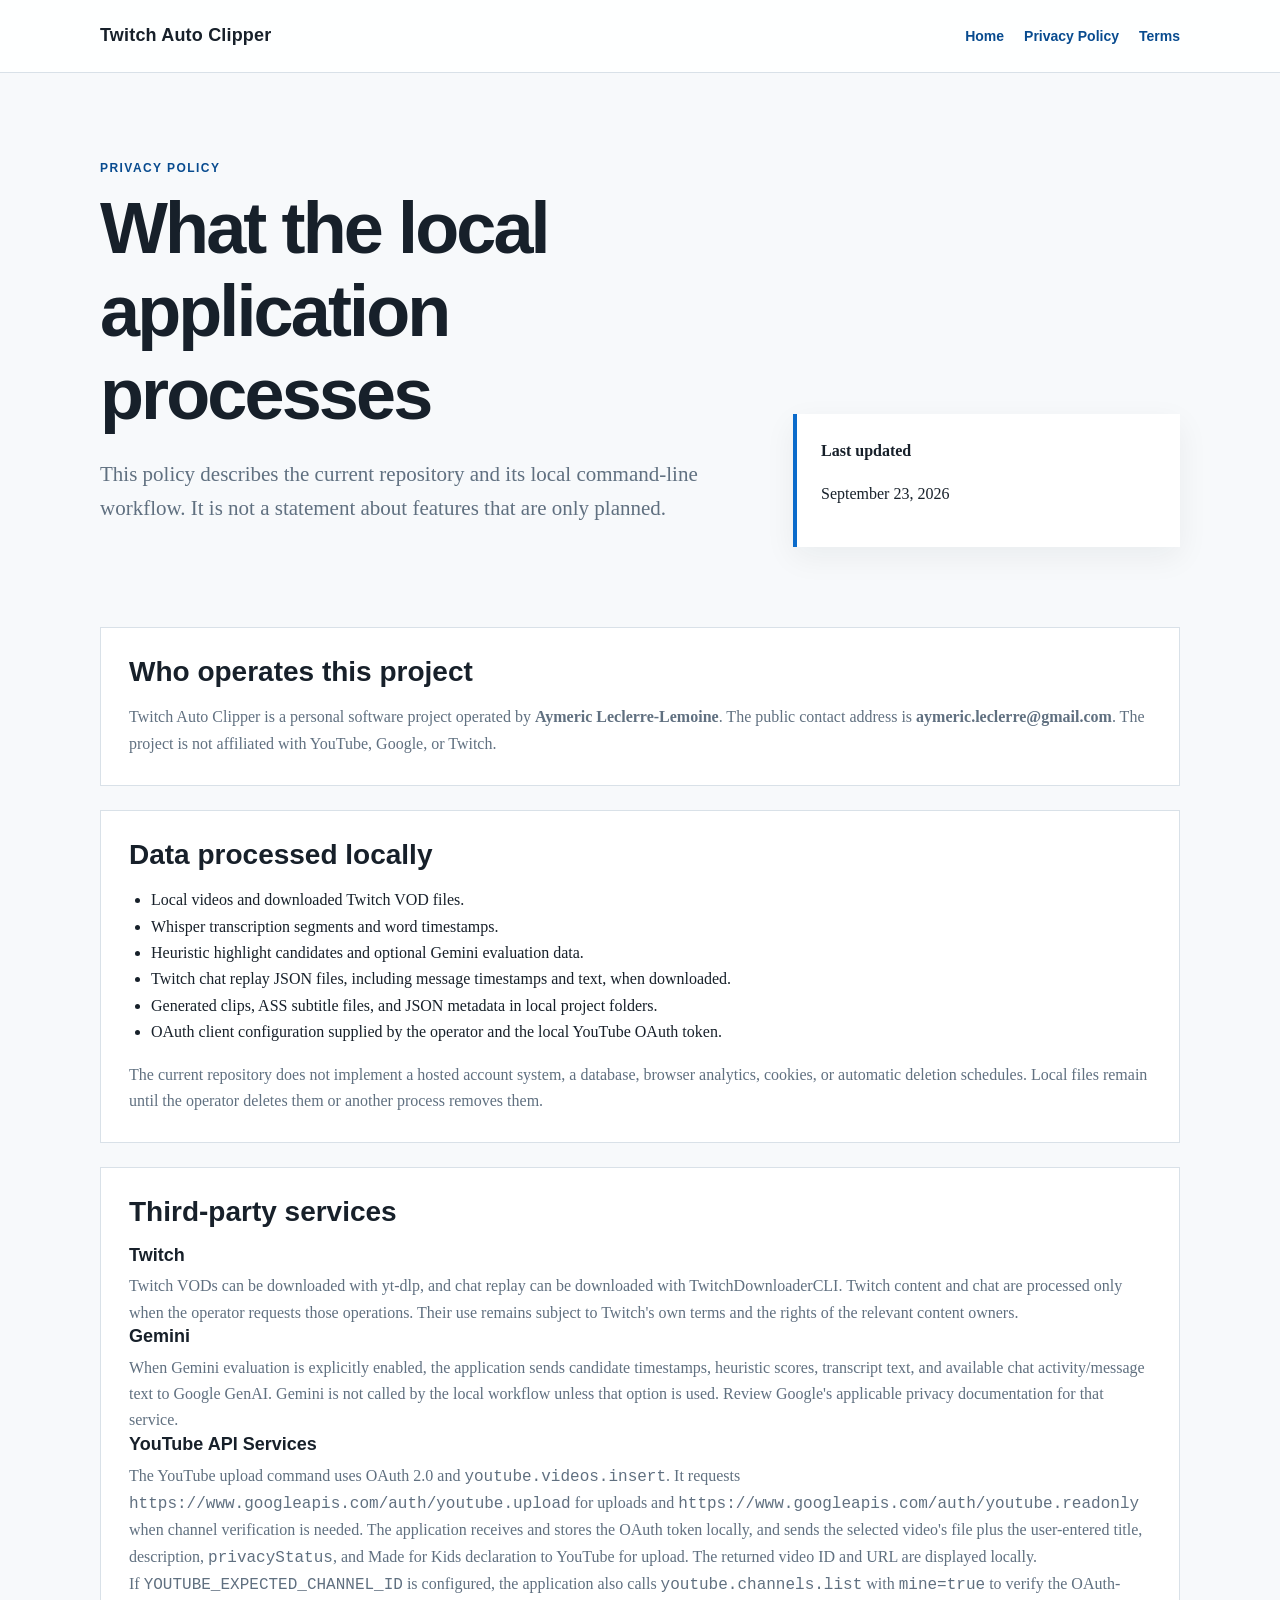
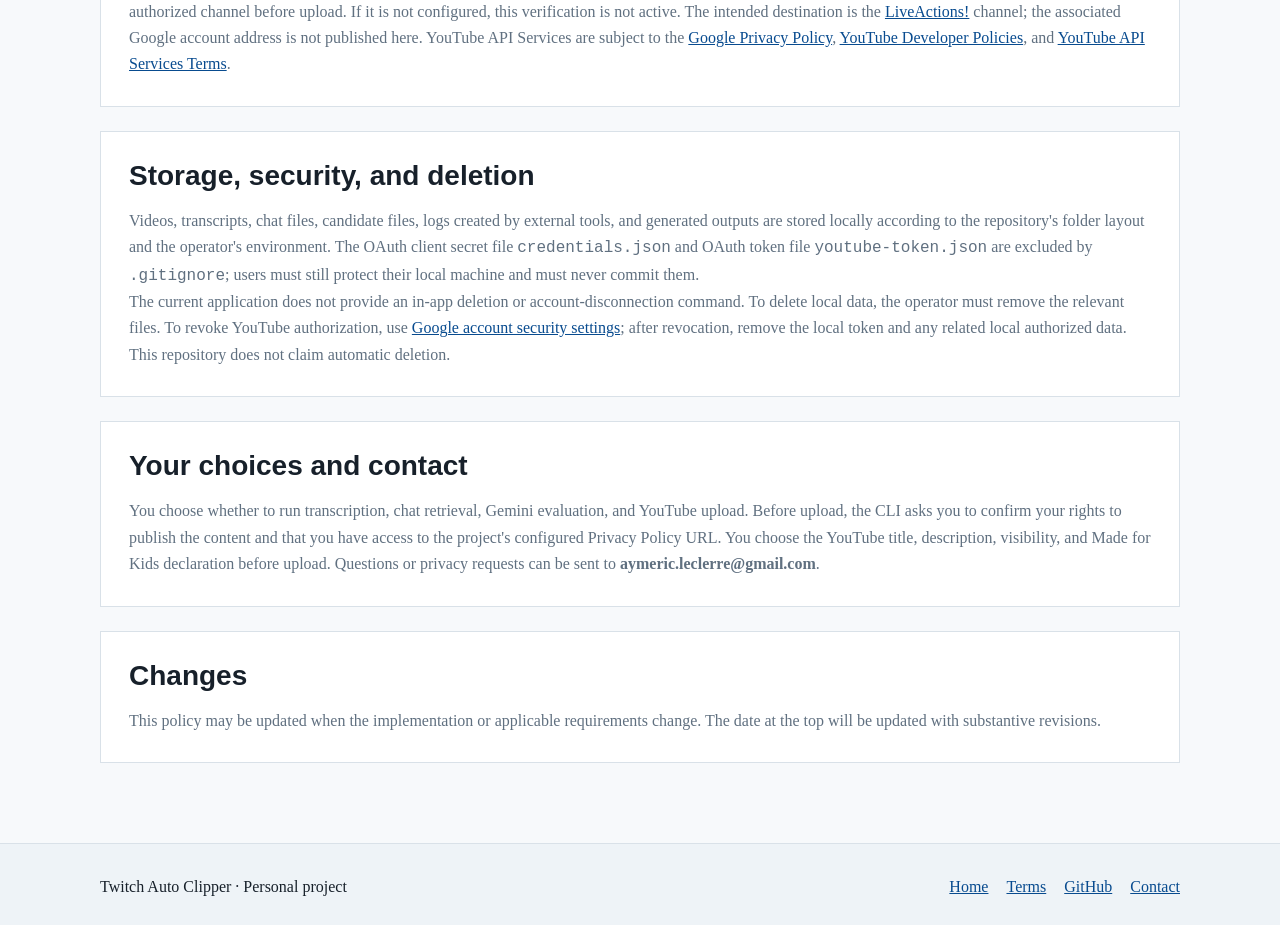
==== docs/privacy.html @ 8efa1f90 "version1" ====
<!doctype html>
<html lang="en">
<head>
  <meta charset="utf-8">
  <meta name="viewport" content="width=device-width, initial-scale=1">
  <title>Privacy Policy | Twitch Auto Clipper</title>
  <meta name="description" content="Privacy Policy for Twitch Auto Clipper.">
  <link rel="stylesheet" href="style.css">
</head>
<body>
<header class="site-header"><nav class="nav" aria-label="Main navigation"><a class="brand" href="index.html">Twitch Auto Clipper</a><div class="nav-links"><a href="index.html">Home</a><a href="privacy.html">Privacy Policy</a><a href="terms.html">Terms</a></div></nav></header>
<main class="container">
  <section class="hero"><div><div class="eyebrow">Privacy Policy</div><h1>What the local application processes</h1><p class="lede">This policy describes the current repository and its local command-line workflow. It is not a statement about features that are only planned.</p></div><aside class="notice"><strong>Last updated</strong><p>September 23, 2026</p></aside></section>
  <section class="section"><h2>Who operates this project</h2><p>Twitch Auto Clipper is a personal software project operated by <strong>Aymeric Leclerre-Lemoine</strong>. The public contact address is <strong>aymeric.leclerre@gmail.com</strong>. The project is not affiliated with YouTube, Google, or Twitch.</p></section>
  <section class="section"><h2>Data processed locally</h2><ul><li>Local videos and downloaded Twitch VOD files.</li><li>Whisper transcription segments and word timestamps.</li><li>Heuristic highlight candidates and optional Gemini evaluation data.</li><li>Twitch chat replay JSON files, including message timestamps and text, when downloaded.</li><li>Generated clips, ASS subtitle files, and JSON metadata in local project folders.</li><li>OAuth client configuration supplied by the operator and the local YouTube OAuth token.</li></ul><p>The current repository does not implement a hosted account system, a database, browser analytics, cookies, or automatic deletion schedules. Local files remain until the operator deletes them or another process removes them.</p></section>
  <section class="section"><h2>Third-party services</h2><h3>Twitch</h3><p>Twitch VODs can be downloaded with yt-dlp, and chat replay can be downloaded with TwitchDownloaderCLI. Twitch content and chat are processed only when the operator requests those operations. Their use remains subject to Twitch's own terms and the rights of the relevant content owners.</p><h3>Gemini</h3><p>When Gemini evaluation is explicitly enabled, the application sends candidate timestamps, heuristic scores, transcript text, and available chat activity/message text to Google GenAI. Gemini is not called by the local workflow unless that option is used. Review Google's applicable privacy documentation for that service.</p><h3>YouTube API Services</h3><p>The YouTube upload command uses OAuth 2.0 and <code>youtube.videos.insert</code>. It requests <code>https://www.googleapis.com/auth/youtube.upload</code> for uploads and <code>https://www.googleapis.com/auth/youtube.readonly</code> when channel verification is needed. The application receives and stores the OAuth token locally, and sends the selected video's file plus the user-entered title, description, <code>privacyStatus</code>, and Made for Kids declaration to YouTube for upload. The returned video ID and URL are displayed locally.</p><p>If <code>YOUTUBE_EXPECTED_CHANNEL_ID</code> is configured, the application also calls <code>youtube.channels.list</code> with <code>mine=true</code> to verify the OAuth-authorized channel before upload. If it is not configured, this verification is not active. The intended destination is the <a href="https://www.youtube.com/@LiveActionss">LiveActions!</a> channel; the associated Google account address is not published here. YouTube API Services are subject to the <a href="https://policies.google.com/privacy">Google Privacy Policy</a>, <a href="https://developers.google.com/youtube/terms/developer-policies">YouTube Developer Policies</a>, and <a href="https://developers.google.com/youtube/terms/api-services-terms-of-service">YouTube API Services Terms</a>.</p></section>
  <section class="section"><h2>Storage, security, and deletion</h2><p>Videos, transcripts, chat files, candidate files, logs created by external tools, and generated outputs are stored locally according to the repository's folder layout and the operator's environment. The OAuth client secret file <code>credentials.json</code> and OAuth token file <code>youtube-token.json</code> are excluded by <code>.gitignore</code>; users must still protect their local machine and must never commit them.</p><p>The current application does not provide an in-app deletion or account-disconnection command. To delete local data, the operator must remove the relevant files. To revoke YouTube authorization, use <a href="https://security.google.com/settings/security/permissions">Google account security settings</a>; after revocation, remove the local token and any related local authorized data. This repository does not claim automatic deletion.</p></section>
  <section class="section"><h2>Your choices and contact</h2><p>You choose whether to run transcription, chat retrieval, Gemini evaluation, and YouTube upload. Before upload, the CLI asks you to confirm your rights to publish the content and that you have access to the project's configured Privacy Policy URL. You choose the YouTube title, description, visibility, and Made for Kids declaration before upload. Questions or privacy requests can be sent to <strong>aymeric.leclerre@gmail.com</strong>.</p></section>
  <section class="section"><h2>Changes</h2><p>This policy may be updated when the implementation or applicable requirements change. The date at the top will be updated with substantive revisions.</p></section>
</main>
<footer class="site-footer"><div class="footer-inner"><span>Twitch Auto Clipper · Personal project</span><div class="footer-links"><a href="index.html">Home</a><a href="terms.html">Terms</a><a href="https://github.com/Aymeric05/automatiseur">GitHub</a><a href="mailto:aymeric.leclerre@gmail.com">Contact</a></div></div></footer>
</body>
</html>
---- docs/style.css ----
:root {
  --ink: #17202a;
  --muted: #607080;
  --line: #d9e1e8;
  --paper: #f7f9fb;
  --card: #ffffff;
  --accent: #0b6bcb;
  --accent-dark: #084b8f;
  --max: 1080px;
}

* { box-sizing: border-box; }
html { scroll-behavior: smooth; }
body {
  margin: 0;
  color: var(--ink);
  background: var(--paper);
  font: 16px/1.65 Georgia, "Times New Roman", serif;
}

a { color: var(--accent-dark); }
a:hover { color: var(--accent); }
.site-header {
  border-bottom: 1px solid var(--line);
  background: rgba(255,255,255,.94);
}
.nav,
.container,
.footer-inner {
  width: min(var(--max), calc(100% - 40px));
  margin: 0 auto;
}
.nav {
  display: flex;
  align-items: center;
  justify-content: space-between;
  gap: 24px;
  min-height: 72px;
}
.brand {
  color: var(--ink);
  font: 700 18px/1.2 Arial, sans-serif;
  text-decoration: none;
  letter-spacing: .01em;
}
.nav-links { display: flex; gap: 20px; flex-wrap: wrap; }
.nav-links a { font: 600 14px/1.2 Arial, sans-serif; text-decoration: none; }
main { padding: 64px 0 80px; }
.hero {
  display: grid;
  grid-template-columns: 1.25fr .75fr;
  gap: 48px;
  align-items: end;
  padding: 24px 0 56px;
}
.eyebrow {
  color: var(--accent-dark);
  font: 700 12px/1.2 Arial, sans-serif;
  letter-spacing: .12em;
  text-transform: uppercase;
}
h1, h2, h3 { font-family: Arial, sans-serif; line-height: 1.15; }
h1 { max-width: 760px; margin: 12px 0 20px; font-size: clamp(38px, 6vw, 72px); letter-spacing: -.04em; }
h2 { margin: 0 0 16px; font-size: 28px; }
h3 { margin: 0 0 8px; font-size: 18px; }
.lede { max-width: 680px; color: var(--muted); font-size: 21px; }
.notice {
  padding: 24px;
  border-left: 4px solid var(--accent);
  background: var(--card);
  box-shadow: 0 10px 30px rgba(23,32,42,.06);
}
.grid { display: grid; grid-template-columns: repeat(3, 1fr); gap: 18px; }
.card, .section {
  padding: 28px;
  border: 1px solid var(--line);
  background: var(--card);
}
.section { margin-top: 24px; }
.card p, .section p { margin: 0; color: var(--muted); }
.pipeline { margin: 28px 0 0; padding: 0; list-style: none; counter-reset: step; }
.pipeline li { counter-increment: step; display: grid; grid-template-columns: 42px 1fr; gap: 14px; padding: 16px 0; border-top: 1px solid var(--line); }
.pipeline li::before { content: counter(step, decimal-leading-zero); color: var(--accent); font: 700 13px/1 Arial, sans-serif; }
code, pre { font-family: Consolas, monospace; }
pre { overflow-x: auto; padding: 18px; background: #17202a; color: #eef4f8; }
ul { padding-left: 22px; }
.small { color: var(--muted); font-size: 14px; }
.site-footer { padding: 30px 0; border-top: 1px solid var(--line); background: #eef3f7; }
.footer-inner { display: flex; justify-content: space-between; gap: 20px; flex-wrap: wrap; }
.footer-links { display: flex; gap: 18px; flex-wrap: wrap; }
@media (max-width: 760px) {
  .nav { align-items: flex-start; flex-direction: column; justify-content: center; padding: 18px 0; }
  .hero { grid-template-columns: 1fr; gap: 24px; }
  .grid { grid-template-columns: 1fr; }
  main { padding-top: 36px; }
  .container, .nav, .footer-inner { width: min(var(--max), calc(100% - 28px)); }
}
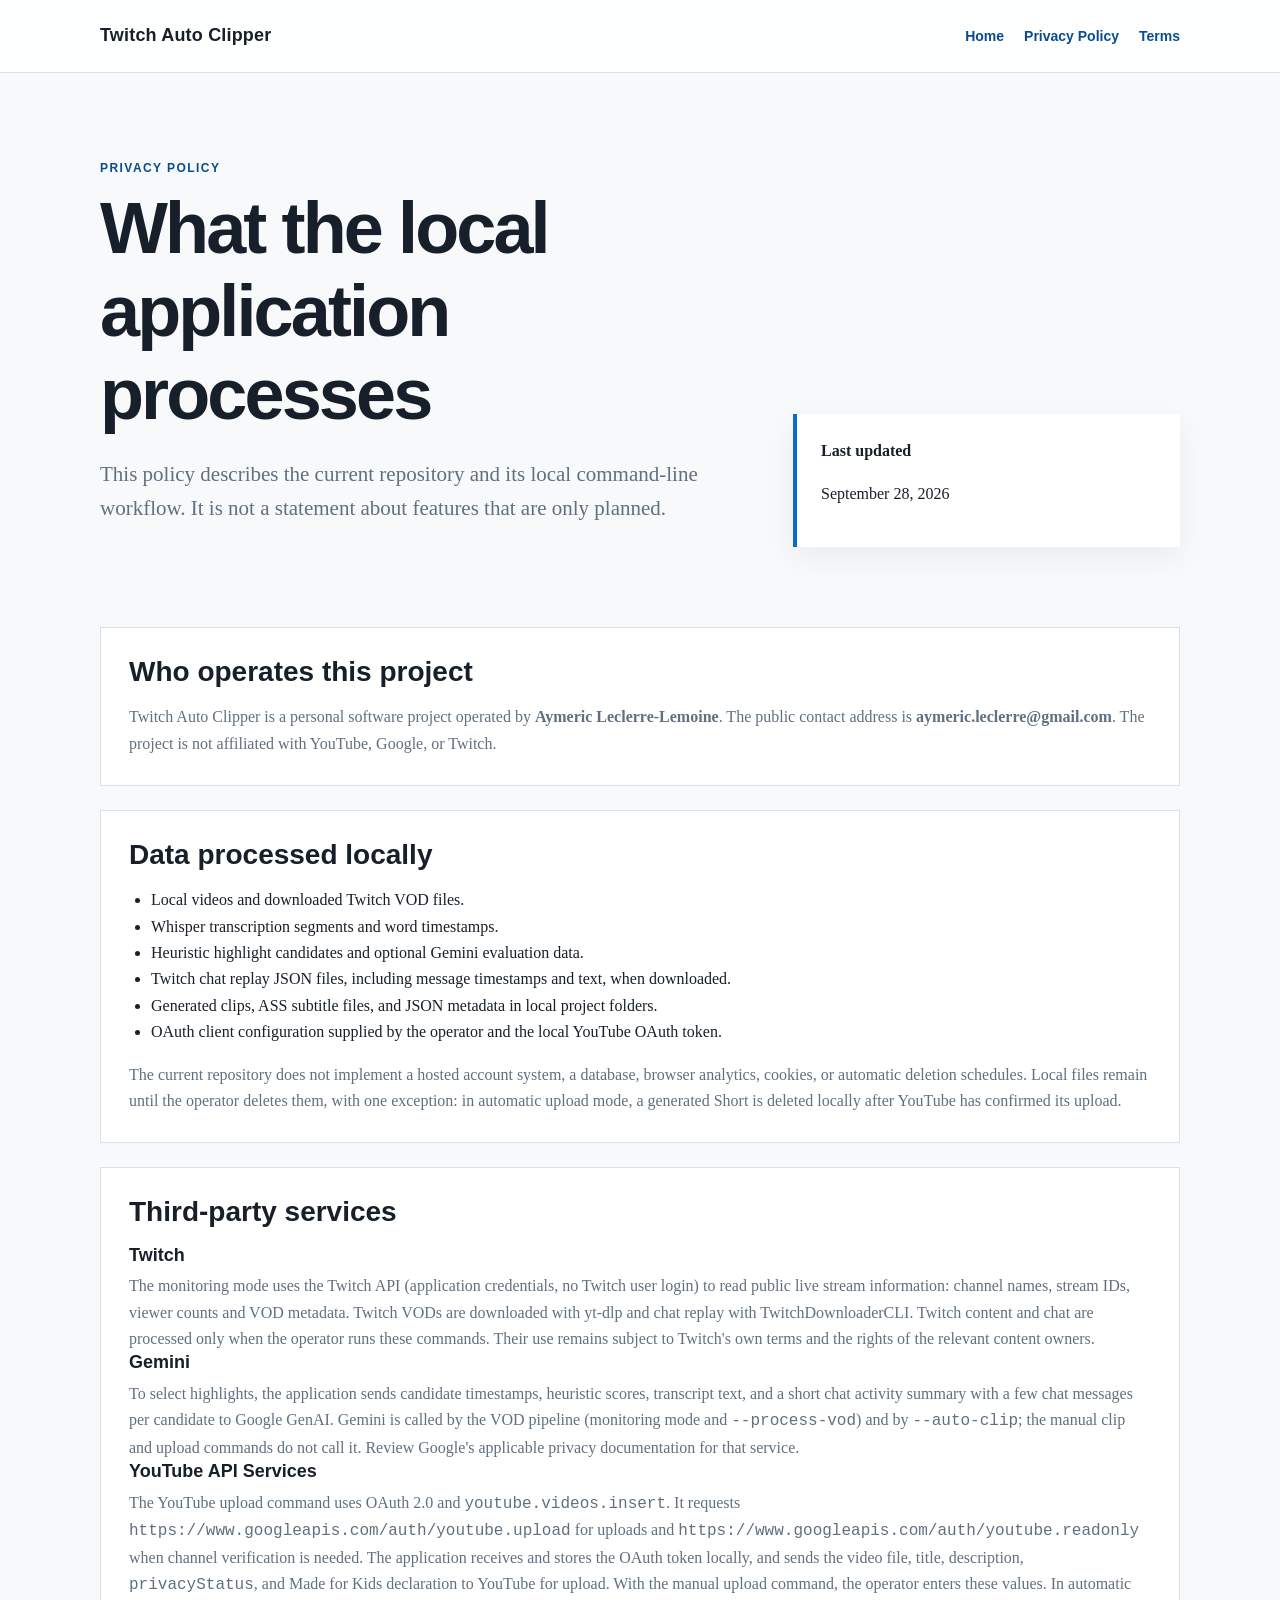
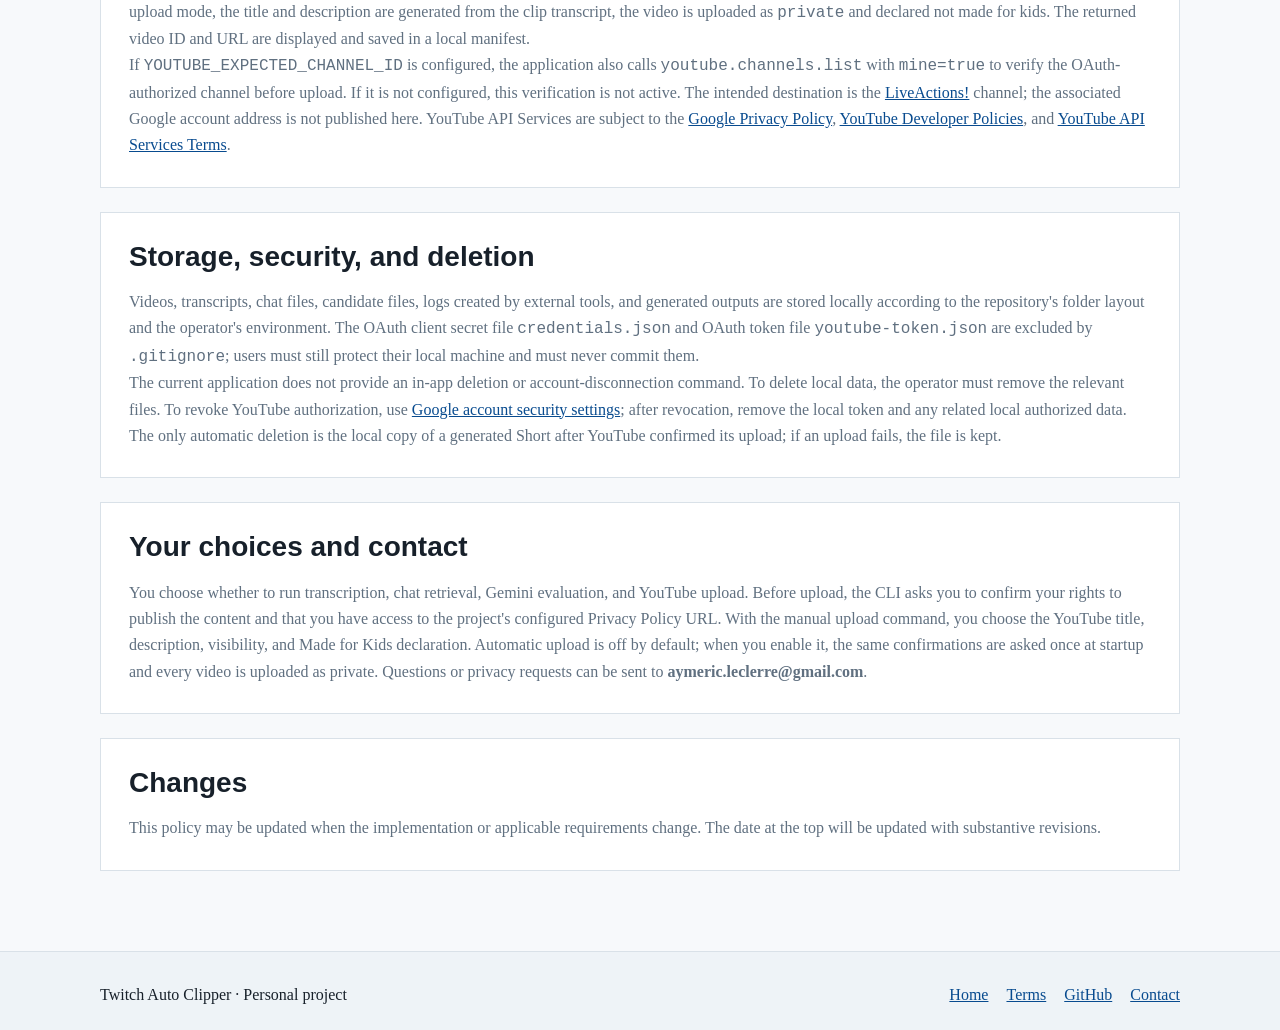
==== commit a8e60c06: "docs: align public pages with the current application Describe Twitch monitoring, automatic private " ====
--- a/docs/privacy.html
+++ b/docs/privacy.html
@@ -10,12 +10,12 @@
 <body>
 <header class="site-header"><nav class="nav" aria-label="Main navigation"><a class="brand" href="index.html">Twitch Auto Clipper</a><div class="nav-links"><a href="index.html">Home</a><a href="privacy.html">Privacy Policy</a><a href="terms.html">Terms</a></div></nav></header>
 <main class="container">
-  <section class="hero"><div><div class="eyebrow">Privacy Policy</div><h1>What the local application processes</h1><p class="lede">This policy describes the current repository and its local command-line workflow. It is not a statement about features that are only planned.</p></div><aside class="notice"><strong>Last updated</strong><p>September 23, 2026</p></aside></section>
+  <section class="hero"><div><div class="eyebrow">Privacy Policy</div><h1>What the local application processes</h1><p class="lede">This policy describes the current repository and its local command-line workflow. It is not a statement about features that are only planned.</p></div><aside class="notice"><strong>Last updated</strong><p>September 28, 2026</p></aside></section>
   <section class="section"><h2>Who operates this project</h2><p>Twitch Auto Clipper is a personal software project operated by <strong>Aymeric Leclerre-Lemoine</strong>. The public contact address is <strong>aymeric.leclerre@gmail.com</strong>. The project is not affiliated with YouTube, Google, or Twitch.</p></section>
-  <section class="section"><h2>Data processed locally</h2><ul><li>Local videos and downloaded Twitch VOD files.</li><li>Whisper transcription segments and word timestamps.</li><li>Heuristic highlight candidates and optional Gemini evaluation data.</li><li>Twitch chat replay JSON files, including message timestamps and text, when downloaded.</li><li>Generated clips, ASS subtitle files, and JSON metadata in local project folders.</li><li>OAuth client configuration supplied by the operator and the local YouTube OAuth token.</li></ul><p>The current repository does not implement a hosted account system, a database, browser analytics, cookies, or automatic deletion schedules. Local files remain until the operator deletes them or another process removes them.</p></section>
-  <section class="section"><h2>Third-party services</h2><h3>Twitch</h3><p>Twitch VODs can be downloaded with yt-dlp, and chat replay can be downloaded with TwitchDownloaderCLI. Twitch content and chat are processed only when the operator requests those operations. Their use remains subject to Twitch's own terms and the rights of the relevant content owners.</p><h3>Gemini</h3><p>When Gemini evaluation is explicitly enabled, the application sends candidate timestamps, heuristic scores, transcript text, and available chat activity/message text to Google GenAI. Gemini is not called by the local workflow unless that option is used. Review Google's applicable privacy documentation for that service.</p><h3>YouTube API Services</h3><p>The YouTube upload command uses OAuth 2.0 and <code>youtube.videos.insert</code>. It requests <code>https://www.googleapis.com/auth/youtube.upload</code> for uploads and <code>https://www.googleapis.com/auth/youtube.readonly</code> when channel verification is needed. The application receives and stores the OAuth token locally, and sends the selected video's file plus the user-entered title, description, <code>privacyStatus</code>, and Made for Kids declaration to YouTube for upload. The returned video ID and URL are displayed locally.</p><p>If <code>YOUTUBE_EXPECTED_CHANNEL_ID</code> is configured, the application also calls <code>youtube.channels.list</code> with <code>mine=true</code> to verify the OAuth-authorized channel before upload. If it is not configured, this verification is not active. The intended destination is the <a href="https://www.youtube.com/@LiveActionss">LiveActions!</a> channel; the associated Google account address is not published here. YouTube API Services are subject to the <a href="https://policies.google.com/privacy">Google Privacy Policy</a>, <a href="https://developers.google.com/youtube/terms/developer-policies">YouTube Developer Policies</a>, and <a href="https://developers.google.com/youtube/terms/api-services-terms-of-service">YouTube API Services Terms</a>.</p></section>
-  <section class="section"><h2>Storage, security, and deletion</h2><p>Videos, transcripts, chat files, candidate files, logs created by external tools, and generated outputs are stored locally according to the repository's folder layout and the operator's environment. The OAuth client secret file <code>credentials.json</code> and OAuth token file <code>youtube-token.json</code> are excluded by <code>.gitignore</code>; users must still protect their local machine and must never commit them.</p><p>The current application does not provide an in-app deletion or account-disconnection command. To delete local data, the operator must remove the relevant files. To revoke YouTube authorization, use <a href="https://security.google.com/settings/security/permissions">Google account security settings</a>; after revocation, remove the local token and any related local authorized data. This repository does not claim automatic deletion.</p></section>
-  <section class="section"><h2>Your choices and contact</h2><p>You choose whether to run transcription, chat retrieval, Gemini evaluation, and YouTube upload. Before upload, the CLI asks you to confirm your rights to publish the content and that you have access to the project's configured Privacy Policy URL. You choose the YouTube title, description, visibility, and Made for Kids declaration before upload. Questions or privacy requests can be sent to <strong>aymeric.leclerre@gmail.com</strong>.</p></section>
+  <section class="section"><h2>Data processed locally</h2><ul><li>Local videos and downloaded Twitch VOD files.</li><li>Whisper transcription segments and word timestamps.</li><li>Heuristic highlight candidates and optional Gemini evaluation data.</li><li>Twitch chat replay JSON files, including message timestamps and text, when downloaded.</li><li>Generated clips, ASS subtitle files, and JSON metadata in local project folders.</li><li>OAuth client configuration supplied by the operator and the local YouTube OAuth token.</li></ul><p>The current repository does not implement a hosted account system, a database, browser analytics, cookies, or automatic deletion schedules. Local files remain until the operator deletes them, with one exception: in automatic upload mode, a generated Short is deleted locally after YouTube has confirmed its upload.</p></section>
+  <section class="section"><h2>Third-party services</h2><h3>Twitch</h3><p>The monitoring mode uses the Twitch API (application credentials, no Twitch user login) to read public live stream information: channel names, stream IDs, viewer counts and VOD metadata. Twitch VODs are downloaded with yt-dlp and chat replay with TwitchDownloaderCLI. Twitch content and chat are processed only when the operator runs these commands. Their use remains subject to Twitch's own terms and the rights of the relevant content owners.</p><h3>Gemini</h3><p>To select highlights, the application sends candidate timestamps, heuristic scores, transcript text, and a short chat activity summary with a few chat messages per candidate to Google GenAI. Gemini is called by the VOD pipeline (monitoring mode and <code>--process-vod</code>) and by <code>--auto-clip</code>; the manual clip and upload commands do not call it. Review Google's applicable privacy documentation for that service.</p><h3>YouTube API Services</h3><p>The YouTube upload command uses OAuth 2.0 and <code>youtube.videos.insert</code>. It requests <code>https://www.googleapis.com/auth/youtube.upload</code> for uploads and <code>https://www.googleapis.com/auth/youtube.readonly</code> when channel verification is needed. The application receives and stores the OAuth token locally, and sends the video file, title, description, <code>privacyStatus</code>, and Made for Kids declaration to YouTube for upload. With the manual upload command, the operator enters these values. In automatic upload mode, the title and description are generated from the clip transcript, the video is uploaded as <code>private</code> and declared not made for kids. The returned video ID and URL are displayed and saved in a local manifest.</p><p>If <code>YOUTUBE_EXPECTED_CHANNEL_ID</code> is configured, the application also calls <code>youtube.channels.list</code> with <code>mine=true</code> to verify the OAuth-authorized channel before upload. If it is not configured, this verification is not active. The intended destination is the <a href="https://www.youtube.com/@LiveActionss">LiveActions!</a> channel; the associated Google account address is not published here. YouTube API Services are subject to the <a href="https://policies.google.com/privacy">Google Privacy Policy</a>, <a href="https://developers.google.com/youtube/terms/developer-policies">YouTube Developer Policies</a>, and <a href="https://developers.google.com/youtube/terms/api-services-terms-of-service">YouTube API Services Terms</a>.</p></section>
+  <section class="section"><h2>Storage, security, and deletion</h2><p>Videos, transcripts, chat files, candidate files, logs created by external tools, and generated outputs are stored locally according to the repository's folder layout and the operator's environment. The OAuth client secret file <code>credentials.json</code> and OAuth token file <code>youtube-token.json</code> are excluded by <code>.gitignore</code>; users must still protect their local machine and must never commit them.</p><p>The current application does not provide an in-app deletion or account-disconnection command. To delete local data, the operator must remove the relevant files. To revoke YouTube authorization, use <a href="https://security.google.com/settings/security/permissions">Google account security settings</a>; after revocation, remove the local token and any related local authorized data. The only automatic deletion is the local copy of a generated Short after YouTube confirmed its upload; if an upload fails, the file is kept.</p></section>
+  <section class="section"><h2>Your choices and contact</h2><p>You choose whether to run transcription, chat retrieval, Gemini evaluation, and YouTube upload. Before upload, the CLI asks you to confirm your rights to publish the content and that you have access to the project's configured Privacy Policy URL. With the manual upload command, you choose the YouTube title, description, visibility, and Made for Kids declaration. Automatic upload is off by default; when you enable it, the same confirmations are asked once at startup and every video is uploaded as private. Questions or privacy requests can be sent to <strong>aymeric.leclerre@gmail.com</strong>.</p></section>
   <section class="section"><h2>Changes</h2><p>This policy may be updated when the implementation or applicable requirements change. The date at the top will be updated with substantive revisions.</p></section>
 </main>
 <footer class="site-footer"><div class="footer-inner"><span>Twitch Auto Clipper · Personal project</span><div class="footer-links"><a href="index.html">Home</a><a href="terms.html">Terms</a><a href="https://github.com/Aymeric05/automatiseur">GitHub</a><a href="mailto:aymeric.leclerre@gmail.com">Contact</a></div></div></footer>
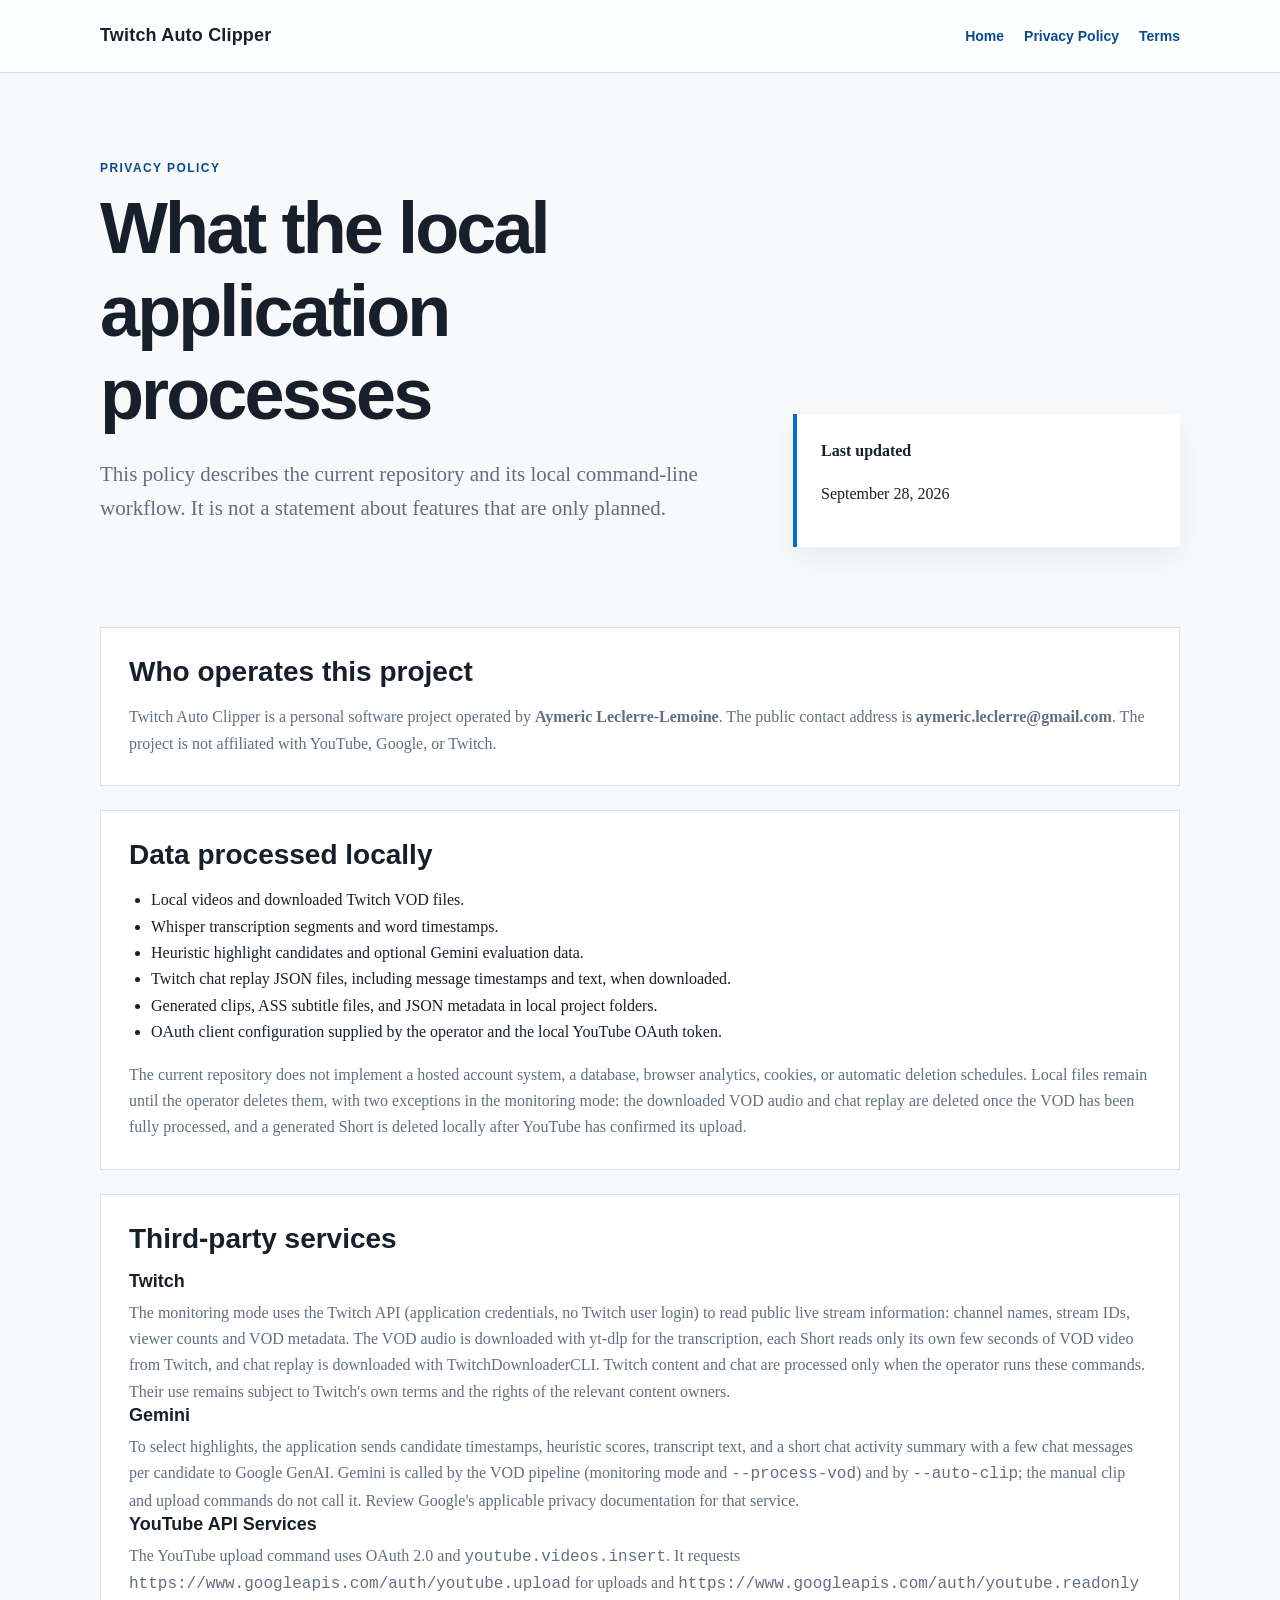
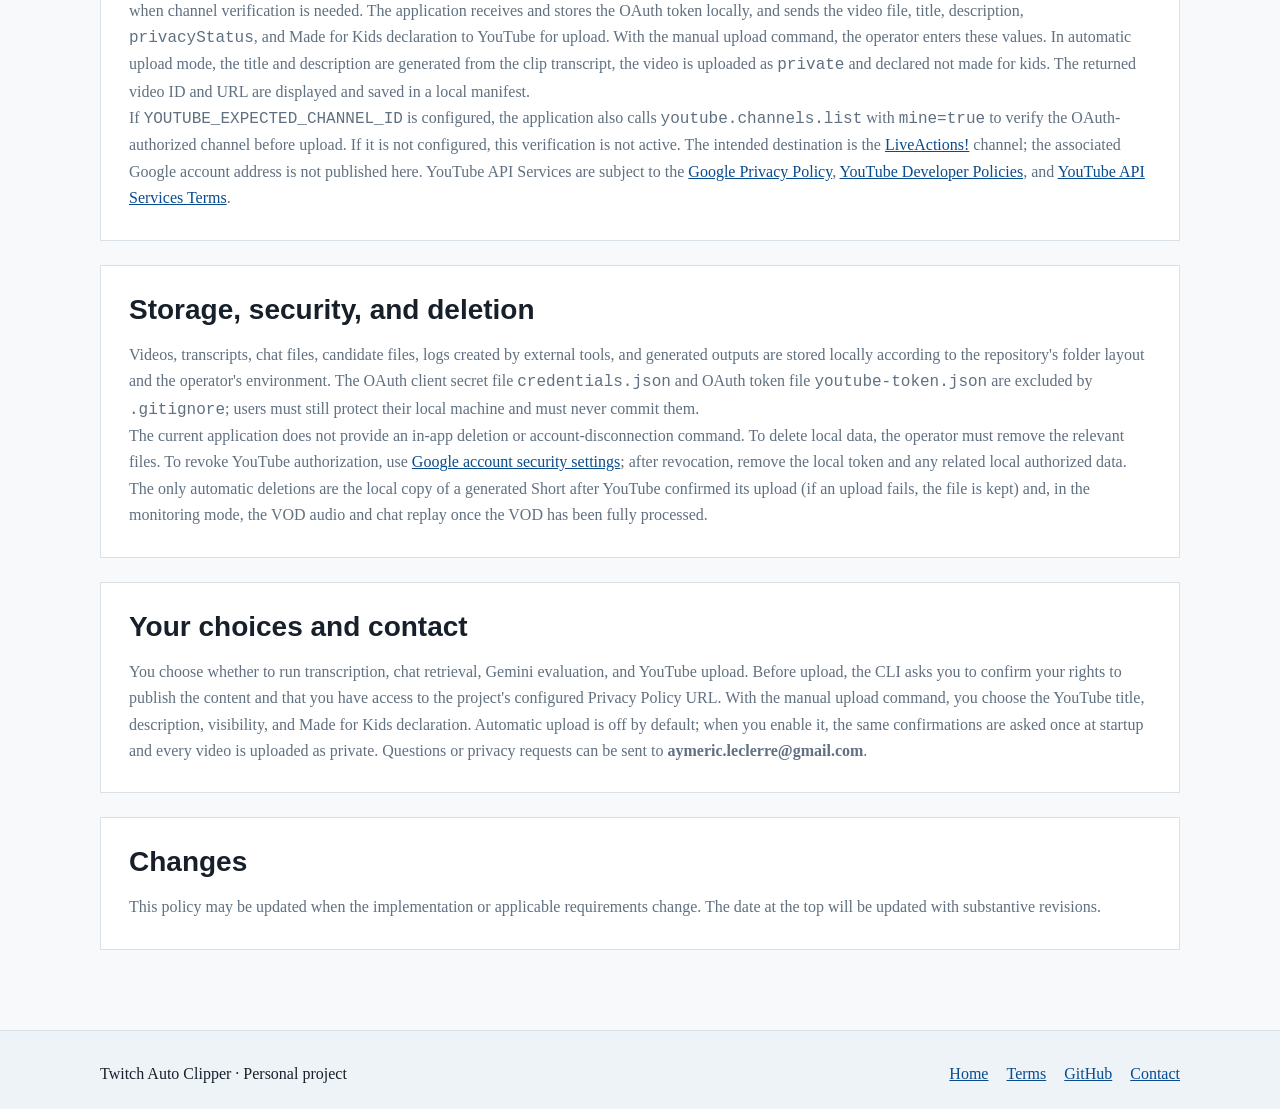
==== commit 143a75df: "docs: describe the queue, quotas, audio-only downloads and auto-start Co-Authored-By: Claude Opus 5." ====
--- a/docs/privacy.html
+++ b/docs/privacy.html
@@ -12,9 +12,9 @@
 <main class="container">
   <section class="hero"><div><div class="eyebrow">Privacy Policy</div><h1>What the local application processes</h1><p class="lede">This policy describes the current repository and its local command-line workflow. It is not a statement about features that are only planned.</p></div><aside class="notice"><strong>Last updated</strong><p>September 28, 2026</p></aside></section>
   <section class="section"><h2>Who operates this project</h2><p>Twitch Auto Clipper is a personal software project operated by <strong>Aymeric Leclerre-Lemoine</strong>. The public contact address is <strong>aymeric.leclerre@gmail.com</strong>. The project is not affiliated with YouTube, Google, or Twitch.</p></section>
-  <section class="section"><h2>Data processed locally</h2><ul><li>Local videos and downloaded Twitch VOD files.</li><li>Whisper transcription segments and word timestamps.</li><li>Heuristic highlight candidates and optional Gemini evaluation data.</li><li>Twitch chat replay JSON files, including message timestamps and text, when downloaded.</li><li>Generated clips, ASS subtitle files, and JSON metadata in local project folders.</li><li>OAuth client configuration supplied by the operator and the local YouTube OAuth token.</li></ul><p>The current repository does not implement a hosted account system, a database, browser analytics, cookies, or automatic deletion schedules. Local files remain until the operator deletes them, with one exception: in automatic upload mode, a generated Short is deleted locally after YouTube has confirmed its upload.</p></section>
-  <section class="section"><h2>Third-party services</h2><h3>Twitch</h3><p>The monitoring mode uses the Twitch API (application credentials, no Twitch user login) to read public live stream information: channel names, stream IDs, viewer counts and VOD metadata. Twitch VODs are downloaded with yt-dlp and chat replay with TwitchDownloaderCLI. Twitch content and chat are processed only when the operator runs these commands. Their use remains subject to Twitch's own terms and the rights of the relevant content owners.</p><h3>Gemini</h3><p>To select highlights, the application sends candidate timestamps, heuristic scores, transcript text, and a short chat activity summary with a few chat messages per candidate to Google GenAI. Gemini is called by the VOD pipeline (monitoring mode and <code>--process-vod</code>) and by <code>--auto-clip</code>; the manual clip and upload commands do not call it. Review Google's applicable privacy documentation for that service.</p><h3>YouTube API Services</h3><p>The YouTube upload command uses OAuth 2.0 and <code>youtube.videos.insert</code>. It requests <code>https://www.googleapis.com/auth/youtube.upload</code> for uploads and <code>https://www.googleapis.com/auth/youtube.readonly</code> when channel verification is needed. The application receives and stores the OAuth token locally, and sends the video file, title, description, <code>privacyStatus</code>, and Made for Kids declaration to YouTube for upload. With the manual upload command, the operator enters these values. In automatic upload mode, the title and description are generated from the clip transcript, the video is uploaded as <code>private</code> and declared not made for kids. The returned video ID and URL are displayed and saved in a local manifest.</p><p>If <code>YOUTUBE_EXPECTED_CHANNEL_ID</code> is configured, the application also calls <code>youtube.channels.list</code> with <code>mine=true</code> to verify the OAuth-authorized channel before upload. If it is not configured, this verification is not active. The intended destination is the <a href="https://www.youtube.com/@LiveActionss">LiveActions!</a> channel; the associated Google account address is not published here. YouTube API Services are subject to the <a href="https://policies.google.com/privacy">Google Privacy Policy</a>, <a href="https://developers.google.com/youtube/terms/developer-policies">YouTube Developer Policies</a>, and <a href="https://developers.google.com/youtube/terms/api-services-terms-of-service">YouTube API Services Terms</a>.</p></section>
-  <section class="section"><h2>Storage, security, and deletion</h2><p>Videos, transcripts, chat files, candidate files, logs created by external tools, and generated outputs are stored locally according to the repository's folder layout and the operator's environment. The OAuth client secret file <code>credentials.json</code> and OAuth token file <code>youtube-token.json</code> are excluded by <code>.gitignore</code>; users must still protect their local machine and must never commit them.</p><p>The current application does not provide an in-app deletion or account-disconnection command. To delete local data, the operator must remove the relevant files. To revoke YouTube authorization, use <a href="https://security.google.com/settings/security/permissions">Google account security settings</a>; after revocation, remove the local token and any related local authorized data. The only automatic deletion is the local copy of a generated Short after YouTube confirmed its upload; if an upload fails, the file is kept.</p></section>
+  <section class="section"><h2>Data processed locally</h2><ul><li>Local videos and downloaded Twitch VOD files.</li><li>Whisper transcription segments and word timestamps.</li><li>Heuristic highlight candidates and optional Gemini evaluation data.</li><li>Twitch chat replay JSON files, including message timestamps and text, when downloaded.</li><li>Generated clips, ASS subtitle files, and JSON metadata in local project folders.</li><li>OAuth client configuration supplied by the operator and the local YouTube OAuth token.</li></ul><p>The current repository does not implement a hosted account system, a database, browser analytics, cookies, or automatic deletion schedules. Local files remain until the operator deletes them, with two exceptions in the monitoring mode: the downloaded VOD audio and chat replay are deleted once the VOD has been fully processed, and a generated Short is deleted locally after YouTube has confirmed its upload.</p></section>
+  <section class="section"><h2>Third-party services</h2><h3>Twitch</h3><p>The monitoring mode uses the Twitch API (application credentials, no Twitch user login) to read public live stream information: channel names, stream IDs, viewer counts and VOD metadata. The VOD audio is downloaded with yt-dlp for the transcription, each Short reads only its own few seconds of VOD video from Twitch, and chat replay is downloaded with TwitchDownloaderCLI. Twitch content and chat are processed only when the operator runs these commands. Their use remains subject to Twitch's own terms and the rights of the relevant content owners.</p><h3>Gemini</h3><p>To select highlights, the application sends candidate timestamps, heuristic scores, transcript text, and a short chat activity summary with a few chat messages per candidate to Google GenAI. Gemini is called by the VOD pipeline (monitoring mode and <code>--process-vod</code>) and by <code>--auto-clip</code>; the manual clip and upload commands do not call it. Review Google's applicable privacy documentation for that service.</p><h3>YouTube API Services</h3><p>The YouTube upload command uses OAuth 2.0 and <code>youtube.videos.insert</code>. It requests <code>https://www.googleapis.com/auth/youtube.upload</code> for uploads and <code>https://www.googleapis.com/auth/youtube.readonly</code> when channel verification is needed. The application receives and stores the OAuth token locally, and sends the video file, title, description, <code>privacyStatus</code>, and Made for Kids declaration to YouTube for upload. With the manual upload command, the operator enters these values. In automatic upload mode, the title and description are generated from the clip transcript, the video is uploaded as <code>private</code> and declared not made for kids. The returned video ID and URL are displayed and saved in a local manifest.</p><p>If <code>YOUTUBE_EXPECTED_CHANNEL_ID</code> is configured, the application also calls <code>youtube.channels.list</code> with <code>mine=true</code> to verify the OAuth-authorized channel before upload. If it is not configured, this verification is not active. The intended destination is the <a href="https://www.youtube.com/@LiveActionss">LiveActions!</a> channel; the associated Google account address is not published here. YouTube API Services are subject to the <a href="https://policies.google.com/privacy">Google Privacy Policy</a>, <a href="https://developers.google.com/youtube/terms/developer-policies">YouTube Developer Policies</a>, and <a href="https://developers.google.com/youtube/terms/api-services-terms-of-service">YouTube API Services Terms</a>.</p></section>
+  <section class="section"><h2>Storage, security, and deletion</h2><p>Videos, transcripts, chat files, candidate files, logs created by external tools, and generated outputs are stored locally according to the repository's folder layout and the operator's environment. The OAuth client secret file <code>credentials.json</code> and OAuth token file <code>youtube-token.json</code> are excluded by <code>.gitignore</code>; users must still protect their local machine and must never commit them.</p><p>The current application does not provide an in-app deletion or account-disconnection command. To delete local data, the operator must remove the relevant files. To revoke YouTube authorization, use <a href="https://security.google.com/settings/security/permissions">Google account security settings</a>; after revocation, remove the local token and any related local authorized data. The only automatic deletions are the local copy of a generated Short after YouTube confirmed its upload (if an upload fails, the file is kept) and, in the monitoring mode, the VOD audio and chat replay once the VOD has been fully processed.</p></section>
   <section class="section"><h2>Your choices and contact</h2><p>You choose whether to run transcription, chat retrieval, Gemini evaluation, and YouTube upload. Before upload, the CLI asks you to confirm your rights to publish the content and that you have access to the project's configured Privacy Policy URL. With the manual upload command, you choose the YouTube title, description, visibility, and Made for Kids declaration. Automatic upload is off by default; when you enable it, the same confirmations are asked once at startup and every video is uploaded as private. Questions or privacy requests can be sent to <strong>aymeric.leclerre@gmail.com</strong>.</p></section>
   <section class="section"><h2>Changes</h2><p>This policy may be updated when the implementation or applicable requirements change. The date at the top will be updated with substantive revisions.</p></section>
 </main>
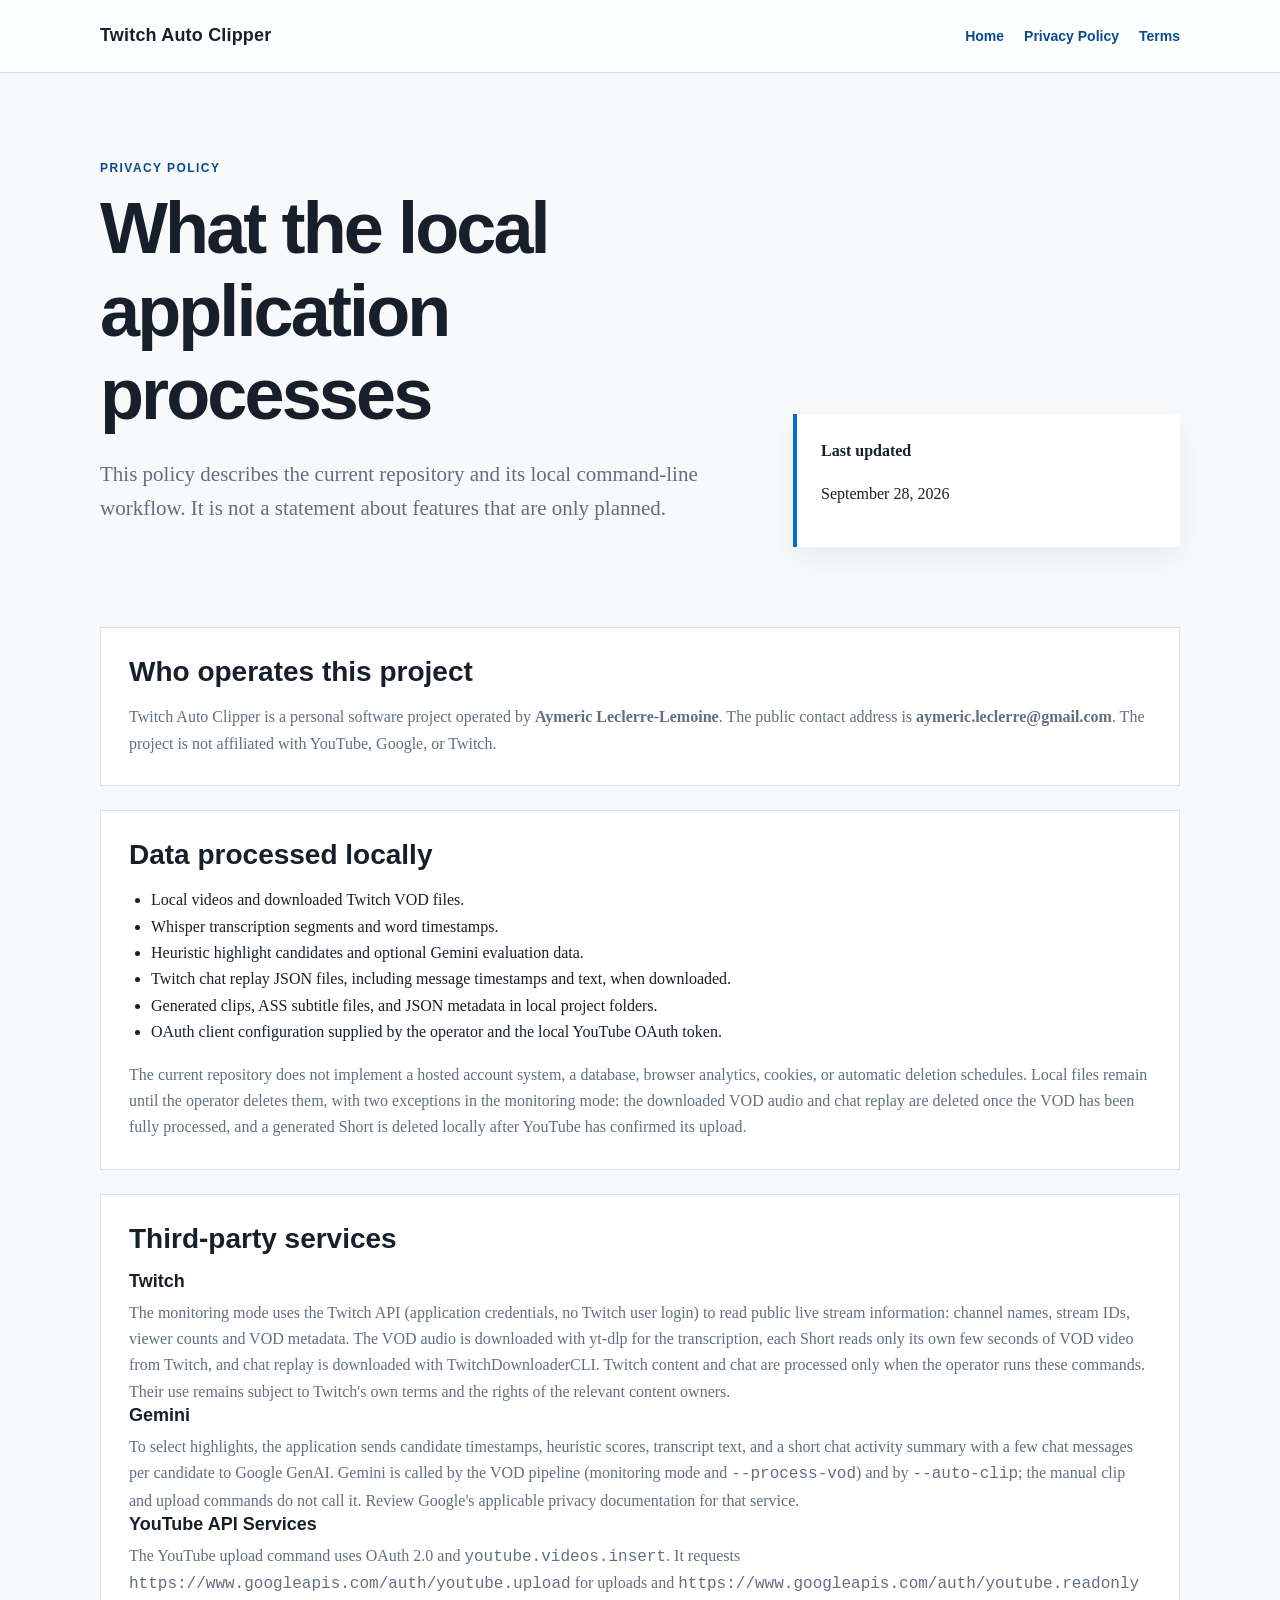
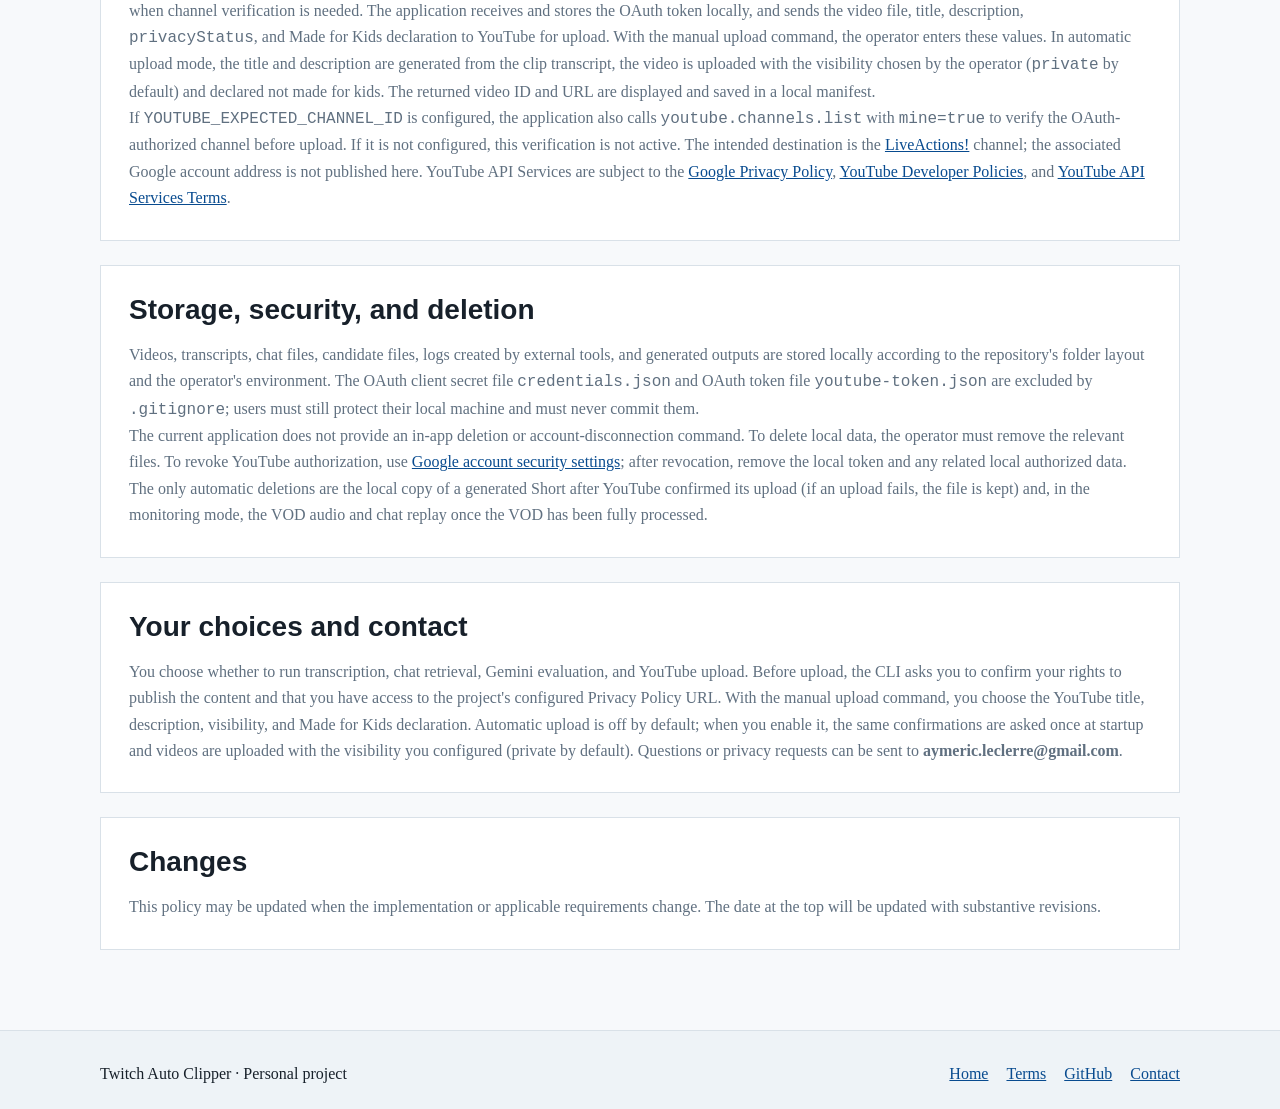
==== commit 84ea08a1: "docs: describe the configurable upload visibility Co-Authored-By: Claude Opus 5.5 <noreply@anthropic" ====
--- a/docs/privacy.html
+++ b/docs/privacy.html
@@ -13,9 +13,9 @@
   <section class="hero"><div><div class="eyebrow">Privacy Policy</div><h1>What the local application processes</h1><p class="lede">This policy describes the current repository and its local command-line workflow. It is not a statement about features that are only planned.</p></div><aside class="notice"><strong>Last updated</strong><p>September 28, 2026</p></aside></section>
   <section class="section"><h2>Who operates this project</h2><p>Twitch Auto Clipper is a personal software project operated by <strong>Aymeric Leclerre-Lemoine</strong>. The public contact address is <strong>aymeric.leclerre@gmail.com</strong>. The project is not affiliated with YouTube, Google, or Twitch.</p></section>
   <section class="section"><h2>Data processed locally</h2><ul><li>Local videos and downloaded Twitch VOD files.</li><li>Whisper transcription segments and word timestamps.</li><li>Heuristic highlight candidates and optional Gemini evaluation data.</li><li>Twitch chat replay JSON files, including message timestamps and text, when downloaded.</li><li>Generated clips, ASS subtitle files, and JSON metadata in local project folders.</li><li>OAuth client configuration supplied by the operator and the local YouTube OAuth token.</li></ul><p>The current repository does not implement a hosted account system, a database, browser analytics, cookies, or automatic deletion schedules. Local files remain until the operator deletes them, with two exceptions in the monitoring mode: the downloaded VOD audio and chat replay are deleted once the VOD has been fully processed, and a generated Short is deleted locally after YouTube has confirmed its upload.</p></section>
-  <section class="section"><h2>Third-party services</h2><h3>Twitch</h3><p>The monitoring mode uses the Twitch API (application credentials, no Twitch user login) to read public live stream information: channel names, stream IDs, viewer counts and VOD metadata. The VOD audio is downloaded with yt-dlp for the transcription, each Short reads only its own few seconds of VOD video from Twitch, and chat replay is downloaded with TwitchDownloaderCLI. Twitch content and chat are processed only when the operator runs these commands. Their use remains subject to Twitch's own terms and the rights of the relevant content owners.</p><h3>Gemini</h3><p>To select highlights, the application sends candidate timestamps, heuristic scores, transcript text, and a short chat activity summary with a few chat messages per candidate to Google GenAI. Gemini is called by the VOD pipeline (monitoring mode and <code>--process-vod</code>) and by <code>--auto-clip</code>; the manual clip and upload commands do not call it. Review Google's applicable privacy documentation for that service.</p><h3>YouTube API Services</h3><p>The YouTube upload command uses OAuth 2.0 and <code>youtube.videos.insert</code>. It requests <code>https://www.googleapis.com/auth/youtube.upload</code> for uploads and <code>https://www.googleapis.com/auth/youtube.readonly</code> when channel verification is needed. The application receives and stores the OAuth token locally, and sends the video file, title, description, <code>privacyStatus</code>, and Made for Kids declaration to YouTube for upload. With the manual upload command, the operator enters these values. In automatic upload mode, the title and description are generated from the clip transcript, the video is uploaded as <code>private</code> and declared not made for kids. The returned video ID and URL are displayed and saved in a local manifest.</p><p>If <code>YOUTUBE_EXPECTED_CHANNEL_ID</code> is configured, the application also calls <code>youtube.channels.list</code> with <code>mine=true</code> to verify the OAuth-authorized channel before upload. If it is not configured, this verification is not active. The intended destination is the <a href="https://www.youtube.com/@LiveActionss">LiveActions!</a> channel; the associated Google account address is not published here. YouTube API Services are subject to the <a href="https://policies.google.com/privacy">Google Privacy Policy</a>, <a href="https://developers.google.com/youtube/terms/developer-policies">YouTube Developer Policies</a>, and <a href="https://developers.google.com/youtube/terms/api-services-terms-of-service">YouTube API Services Terms</a>.</p></section>
+  <section class="section"><h2>Third-party services</h2><h3>Twitch</h3><p>The monitoring mode uses the Twitch API (application credentials, no Twitch user login) to read public live stream information: channel names, stream IDs, viewer counts and VOD metadata. The VOD audio is downloaded with yt-dlp for the transcription, each Short reads only its own few seconds of VOD video from Twitch, and chat replay is downloaded with TwitchDownloaderCLI. Twitch content and chat are processed only when the operator runs these commands. Their use remains subject to Twitch's own terms and the rights of the relevant content owners.</p><h3>Gemini</h3><p>To select highlights, the application sends candidate timestamps, heuristic scores, transcript text, and a short chat activity summary with a few chat messages per candidate to Google GenAI. Gemini is called by the VOD pipeline (monitoring mode and <code>--process-vod</code>) and by <code>--auto-clip</code>; the manual clip and upload commands do not call it. Review Google's applicable privacy documentation for that service.</p><h3>YouTube API Services</h3><p>The YouTube upload command uses OAuth 2.0 and <code>youtube.videos.insert</code>. It requests <code>https://www.googleapis.com/auth/youtube.upload</code> for uploads and <code>https://www.googleapis.com/auth/youtube.readonly</code> when channel verification is needed. The application receives and stores the OAuth token locally, and sends the video file, title, description, <code>privacyStatus</code>, and Made for Kids declaration to YouTube for upload. With the manual upload command, the operator enters these values. In automatic upload mode, the title and description are generated from the clip transcript, the video is uploaded with the visibility chosen by the operator (<code>private</code> by default) and declared not made for kids. The returned video ID and URL are displayed and saved in a local manifest.</p><p>If <code>YOUTUBE_EXPECTED_CHANNEL_ID</code> is configured, the application also calls <code>youtube.channels.list</code> with <code>mine=true</code> to verify the OAuth-authorized channel before upload. If it is not configured, this verification is not active. The intended destination is the <a href="https://www.youtube.com/@LiveActionss">LiveActions!</a> channel; the associated Google account address is not published here. YouTube API Services are subject to the <a href="https://policies.google.com/privacy">Google Privacy Policy</a>, <a href="https://developers.google.com/youtube/terms/developer-policies">YouTube Developer Policies</a>, and <a href="https://developers.google.com/youtube/terms/api-services-terms-of-service">YouTube API Services Terms</a>.</p></section>
   <section class="section"><h2>Storage, security, and deletion</h2><p>Videos, transcripts, chat files, candidate files, logs created by external tools, and generated outputs are stored locally according to the repository's folder layout and the operator's environment. The OAuth client secret file <code>credentials.json</code> and OAuth token file <code>youtube-token.json</code> are excluded by <code>.gitignore</code>; users must still protect their local machine and must never commit them.</p><p>The current application does not provide an in-app deletion or account-disconnection command. To delete local data, the operator must remove the relevant files. To revoke YouTube authorization, use <a href="https://security.google.com/settings/security/permissions">Google account security settings</a>; after revocation, remove the local token and any related local authorized data. The only automatic deletions are the local copy of a generated Short after YouTube confirmed its upload (if an upload fails, the file is kept) and, in the monitoring mode, the VOD audio and chat replay once the VOD has been fully processed.</p></section>
-  <section class="section"><h2>Your choices and contact</h2><p>You choose whether to run transcription, chat retrieval, Gemini evaluation, and YouTube upload. Before upload, the CLI asks you to confirm your rights to publish the content and that you have access to the project's configured Privacy Policy URL. With the manual upload command, you choose the YouTube title, description, visibility, and Made for Kids declaration. Automatic upload is off by default; when you enable it, the same confirmations are asked once at startup and every video is uploaded as private. Questions or privacy requests can be sent to <strong>aymeric.leclerre@gmail.com</strong>.</p></section>
+  <section class="section"><h2>Your choices and contact</h2><p>You choose whether to run transcription, chat retrieval, Gemini evaluation, and YouTube upload. Before upload, the CLI asks you to confirm your rights to publish the content and that you have access to the project's configured Privacy Policy URL. With the manual upload command, you choose the YouTube title, description, visibility, and Made for Kids declaration. Automatic upload is off by default; when you enable it, the same confirmations are asked once at startup and videos are uploaded with the visibility you configured (private by default). Questions or privacy requests can be sent to <strong>aymeric.leclerre@gmail.com</strong>.</p></section>
   <section class="section"><h2>Changes</h2><p>This policy may be updated when the implementation or applicable requirements change. The date at the top will be updated with substantive revisions.</p></section>
 </main>
 <footer class="site-footer"><div class="footer-inner"><span>Twitch Auto Clipper · Personal project</span><div class="footer-links"><a href="index.html">Home</a><a href="terms.html">Terms</a><a href="https://github.com/Aymeric05/automatiseur">GitHub</a><a href="mailto:aymeric.leclerre@gmail.com">Contact</a></div></div></footer>
